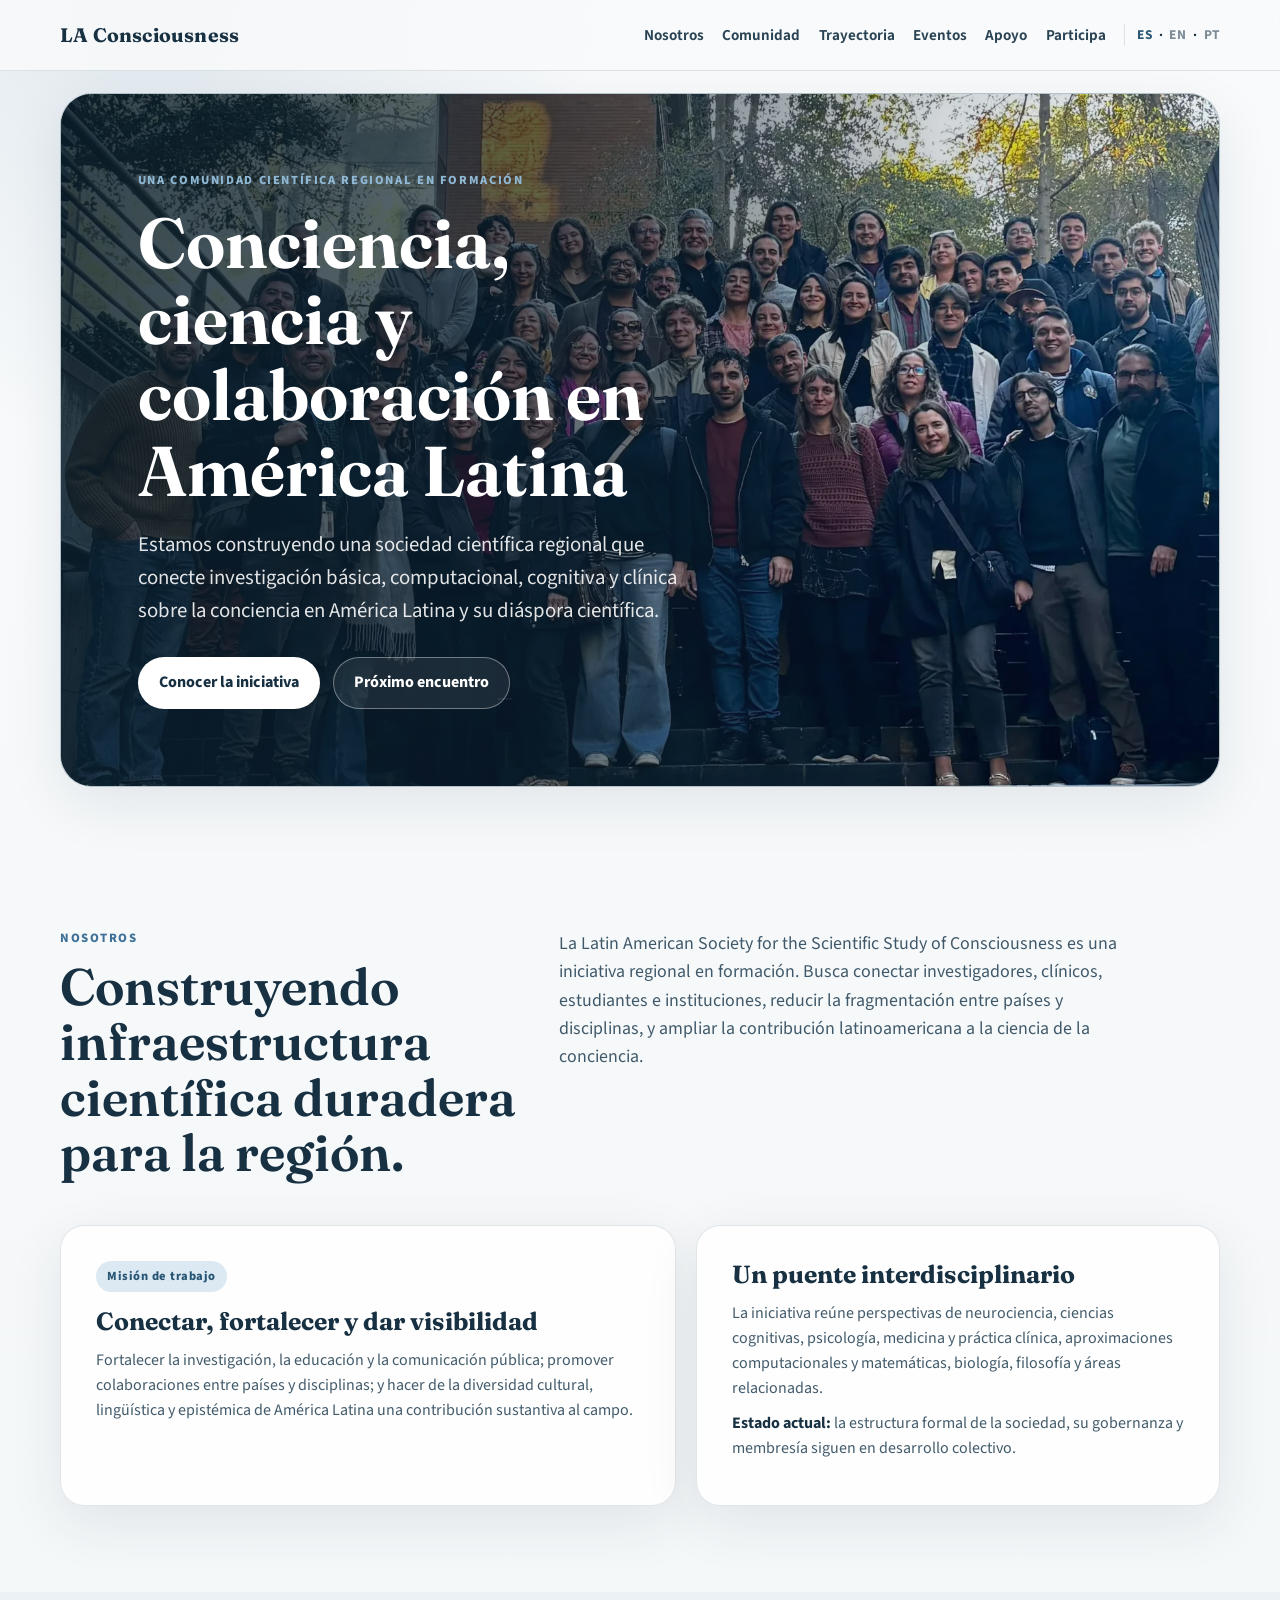
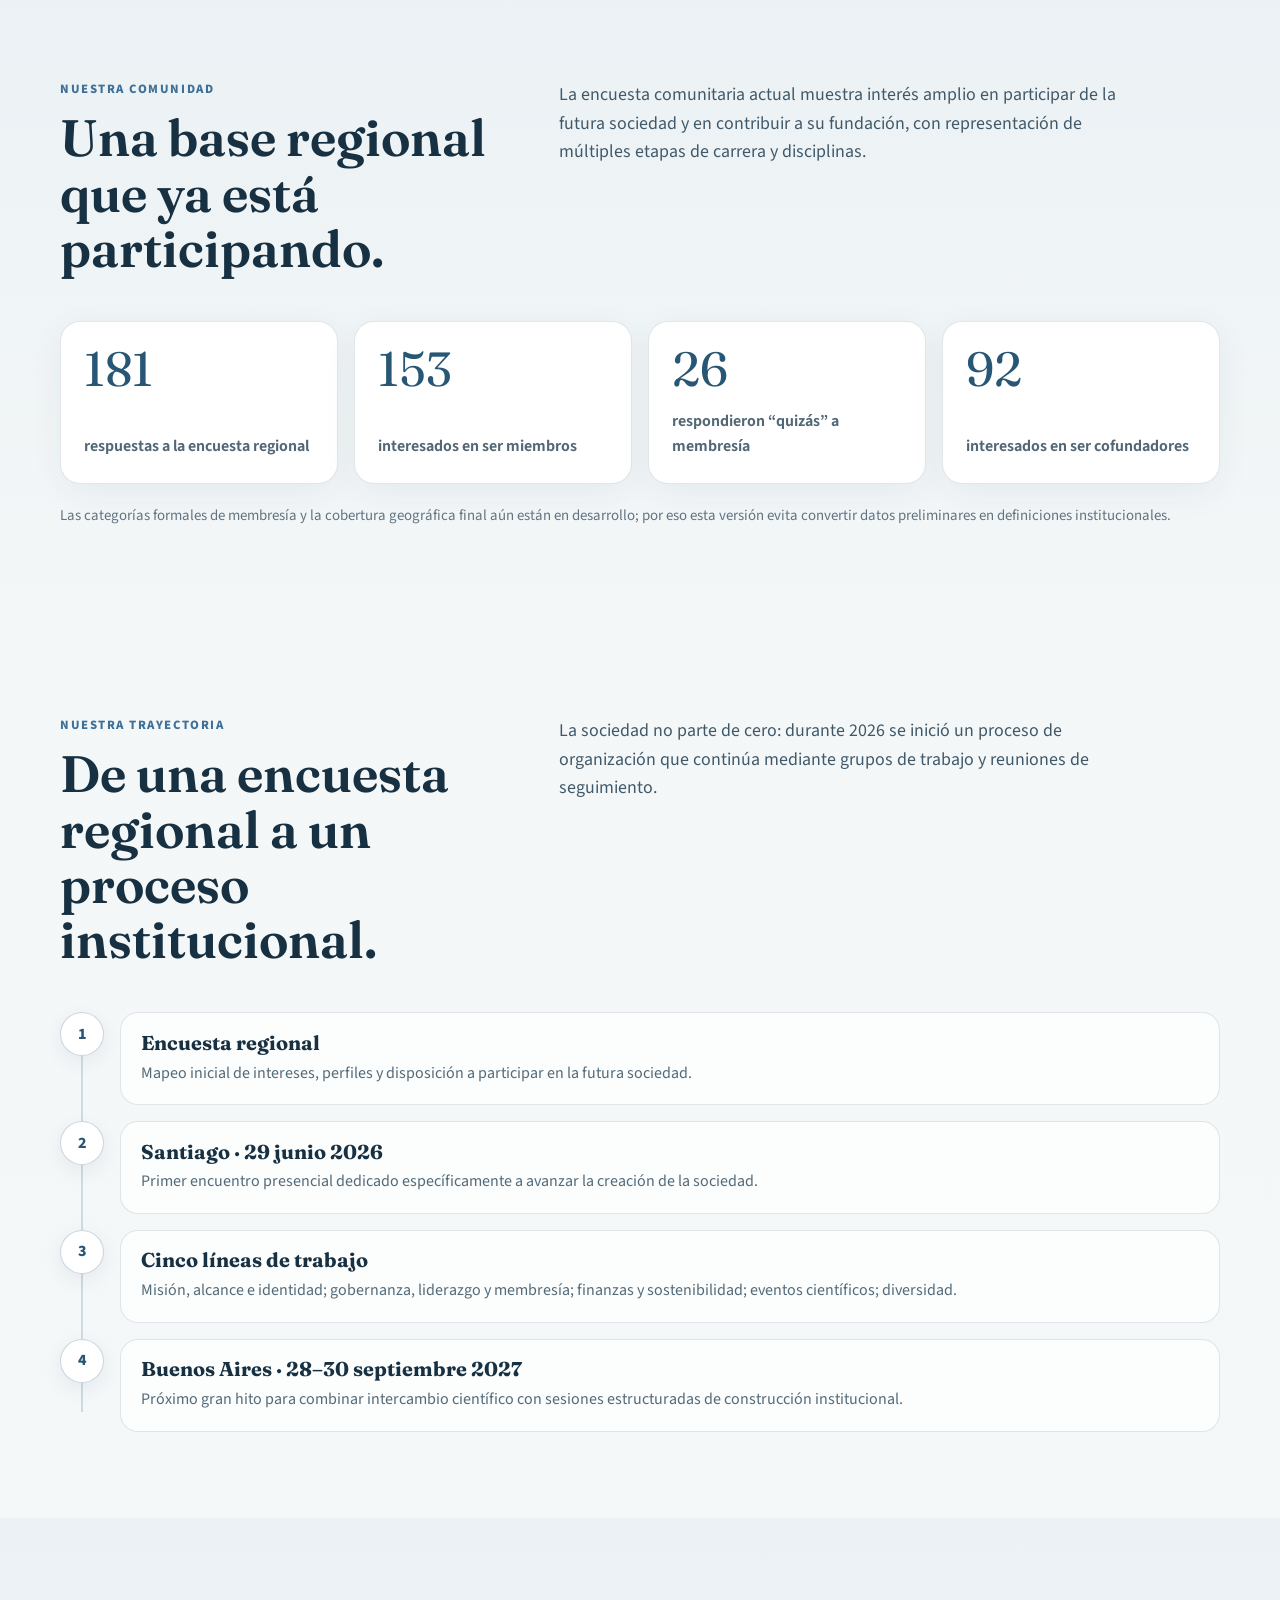
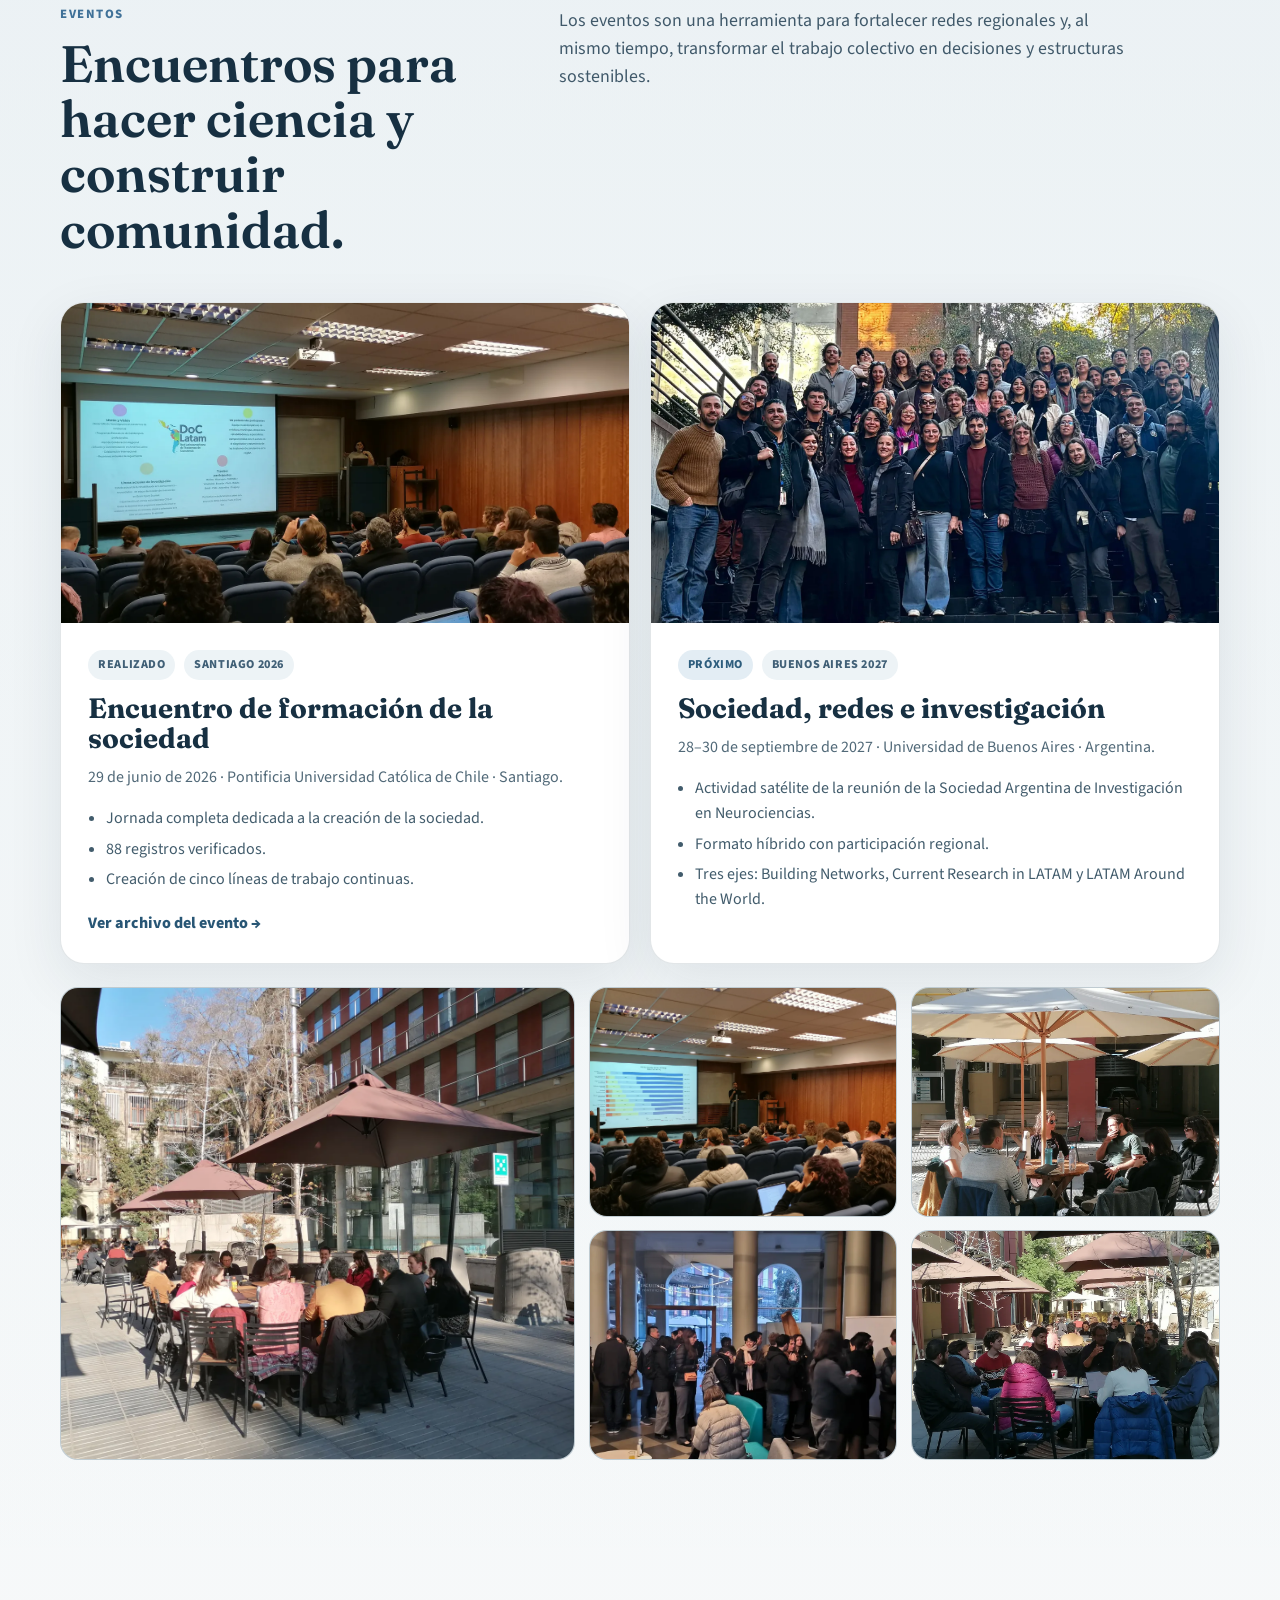
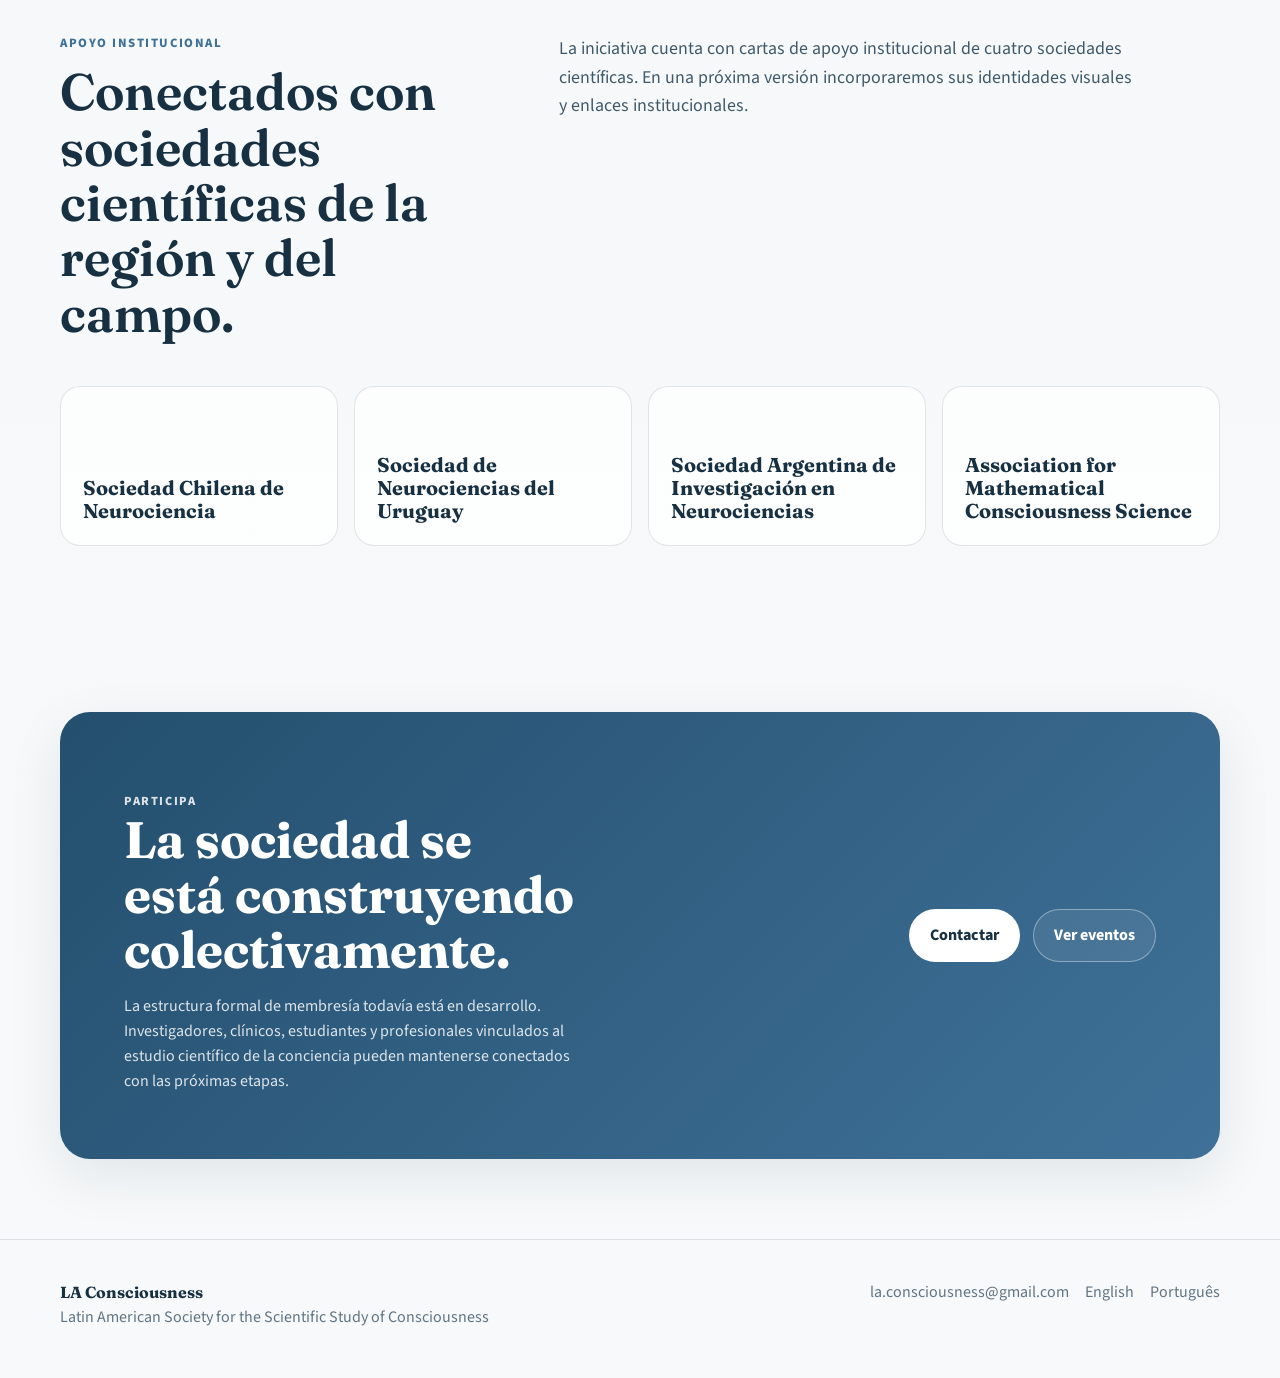
==== index.html @ 6c25c126 "Add files via upload" ====
<!doctype html>
<html lang="es">
<head>
  <meta charset="utf-8">
  <meta name="viewport" content="width=device-width,initial-scale=1">
  <title>LA Consciousness — Sociedad Latinoamericana para el Estudio Científico de la Conciencia</title>
  <meta name="description" content="Iniciativa regional para construir una comunidad científica latinoamericana dedicada al estudio científico de la conciencia.">
  <link rel="preconnect" href="https://fonts.googleapis.com">
  <link rel="preconnect" href="https://fonts.gstatic.com" crossorigin>
  <link href="https://fonts.googleapis.com/css2?family=Fraunces:opsz,wght@9..144,500;9..144,600;9..144,700&family=Source+Sans+3:wght@400;500;600;700;800&display=swap" rel="stylesheet">
  <link rel="stylesheet" href="style.css">
</head>
<body>
<header class="site-header"><div class="container nav-wrap"><a class="brand" href="#top">LA Consciousness</a><nav class="site-nav" aria-label="Navegación principal"><a href="#about">Nosotros</a><a href="#community">Comunidad</a><a href="#path">Trayectoria</a><a href="#events">Eventos</a><a href="#support">Apoyo</a><a class="keep-mobile" href="#join">Participa</a><span class="lang-switch" aria-label="Idioma"><a class="active" href="index.html">ES</a><span>·</span><a href="en.html">EN</a><span>·</span><a href="pt.html">PT</a></span></nav></div></header>
<main id="top">
<section class="hero"><div class="container"><div class="hero-shell"><div class="hero-content"><p class="eyebrow">Una comunidad científica regional en formación</p><h1>Conciencia, ciencia y colaboración en América Latina</h1><p class="hero-lead">Estamos construyendo una sociedad científica regional que conecte investigación básica, computacional, cognitiva y clínica sobre la conciencia en América Latina y su diáspora científica.</p><div class="hero-actions"><a class="button button-primary" href="#about">Conocer la iniciativa</a><a class="button button-secondary" href="#events">Próximo encuentro</a></div></div></div></div></section>

<section class="section" id="about"><div class="container"><div class="section-head"><div><p class="kicker">Nosotros</p><h2 class="section-title">Construyendo infraestructura científica duradera para la región.</h2></div><p class="section-intro">La Latin American Society for the Scientific Study of Consciousness es una iniciativa regional en formación. Busca conectar investigadores, clínicos, estudiantes e instituciones, reducir la fragmentación entre países y disciplinas, y ampliar la contribución latinoamericana a la ciencia de la conciencia.</p></div><div class="about-grid"><article class="panel"><span class="status-pill">Misión de trabajo</span><h3>Conectar, fortalecer y dar visibilidad</h3><p>Fortalecer la investigación, la educación y la comunicación pública; promover colaboraciones entre países y disciplinas; y hacer de la diversidad cultural, lingüística y epistémica de América Latina una contribución sustantiva al campo.</p></article><article class="panel"><h3>Un puente interdisciplinario</h3><p>La iniciativa reúne perspectivas de neurociencia, ciencias cognitivas, psicología, medicina y práctica clínica, aproximaciones computacionales y matemáticas, biología, filosofía y áreas relacionadas.</p><p><strong>Estado actual:</strong> la estructura formal de la sociedad, su gobernanza y membresía siguen en desarrollo colectivo.</p></article></div></div></section>

<section class="section alt" id="community"><div class="container"><div class="section-head"><div><p class="kicker">Nuestra comunidad</p><h2 class="section-title">Una base regional que ya está participando.</h2></div><p class="section-intro">La encuesta comunitaria actual muestra interés amplio en participar de la futura sociedad y en contribuir a su fundación, con representación de múltiples etapas de carrera y disciplinas.</p></div><div class="stats"><div class="stat"><span class="stat-number">181</span><span class="stat-label">respuestas a la encuesta regional</span></div><div class="stat"><span class="stat-number">153</span><span class="stat-label">interesados en ser miembros</span></div><div class="stat"><span class="stat-number">26</span><span class="stat-label">respondieron “quizás” a membresía</span></div><div class="stat"><span class="stat-number">92</span><span class="stat-label">interesados en ser cofundadores</span></div></div><p class="community-note">Las categorías formales de membresía y la cobertura geográfica final aún están en desarrollo; por eso esta versión evita convertir datos preliminares en definiciones institucionales.</p></div></section>

<section class="section" id="path"><div class="container"><div class="section-head"><div><p class="kicker">Nuestra trayectoria</p><h2 class="section-title">De una encuesta regional a un proceso institucional.</h2></div><p class="section-intro">La sociedad no parte de cero: durante 2026 se inició un proceso de organización que continúa mediante grupos de trabajo y reuniones de seguimiento.</p></div><div class="timeline"><div class="timeline-item"><div class="timeline-dot">1</div><div class="timeline-card"><h3>Encuesta regional</h3><p>Mapeo inicial de intereses, perfiles y disposición a participar en la futura sociedad.</p></div></div><div class="timeline-item"><div class="timeline-dot">2</div><div class="timeline-card"><h3>Santiago · 29 junio 2026</h3><p>Primer encuentro presencial dedicado específicamente a avanzar la creación de la sociedad.</p></div></div><div class="timeline-item"><div class="timeline-dot">3</div><div class="timeline-card"><h3>Cinco líneas de trabajo</h3><p>Misión, alcance e identidad; gobernanza, liderazgo y membresía; finanzas y sostenibilidad; eventos científicos; diversidad.</p></div></div><div class="timeline-item"><div class="timeline-dot">4</div><div class="timeline-card"><h3>Buenos Aires · 28–30 septiembre 2027</h3><p>Próximo gran hito para combinar intercambio científico con sesiones estructuradas de construcción institucional.</p></div></div></div></div></section>

<section class="section alt" id="events"><div class="container"><div class="section-head"><div><p class="kicker">Eventos</p><h2 class="section-title">Encuentros para hacer ciencia y construir comunidad.</h2></div><p class="section-intro">Los eventos son una herramienta para fortalecer redes regionales y, al mismo tiempo, transformar el trabajo colectivo en decisiones y estructuras sostenibles.</p></div><div class="events"><article class="event-card"><div class="event-image"><img src="images/santiago-talk.webp" alt="Presentación durante el encuentro de Santiago 2026"></div><div class="event-content"><div class="event-meta"><span class="tag">Realizado</span><span class="tag">Santiago 2026</span></div><h3>Encuentro de formación de la sociedad</h3><p>29 de junio de 2026 · Pontificia Universidad Católica de Chile · Santiago.</p><ul class="event-list"><li>Jornada completa dedicada a la creación de la sociedad.</li><li>88 registros verificados.</li><li>Creación de cinco líneas de trabajo continuas.</li></ul><a class="text-link" href="https://rubenherzog.github.io/la_consciousness_2026/" target="_blank" rel="noreferrer">Ver archivo del evento →</a></div></article><article class="event-card"><div class="event-image"><img src="images/hero-community.webp" alt="Comunidad reunida en el encuentro de Santiago"></div><div class="event-content"><div class="event-meta"><span class="tag upcoming">Próximo</span><span class="tag">Buenos Aires 2027</span></div><h3>Sociedad, redes e investigación</h3><p>28–30 de septiembre de 2027 · Universidad de Buenos Aires · Argentina.</p><ul class="event-list"><li>Actividad satélite de la reunión de la Sociedad Argentina de Investigación en Neurociencias.</li><li>Formato híbrido con participación regional.</li><li>Tres ejes: Building Networks, Current Research in LATAM y LATAM Around the World.</li></ul></div></article></div><div class="gallery" aria-label="Galería del encuentro de Santiago 2026"><figure><img src="images/santiago-work-3.webp" alt="Trabajo en grupos durante Santiago 2026"></figure><figure><img src="images/santiago-survey.webp" alt="Presentación de resultados de encuesta durante Santiago 2026"></figure><figure><img src="images/santiago-work-1.webp" alt="Grupo de trabajo durante Santiago 2026"></figure><figure><img src="images/santiago-community.webp" alt="Participantes durante una pausa del encuentro"></figure><figure><img src="images/santiago-work-2.webp" alt="Discusión de grupo durante Santiago 2026"></figure></div></div></section>

<section class="section" id="support"><div class="container"><div class="section-head"><div><p class="kicker">Apoyo institucional</p><h2 class="section-title">Conectados con sociedades científicas de la región y del campo.</h2></div><p class="section-intro">La iniciativa cuenta con cartas de apoyo institucional de cuatro sociedades científicas. En una próxima versión incorporaremos sus identidades visuales y enlaces institucionales.</p></div><div class="support-grid"><div class="support-card"><strong>Sociedad Chilena de Neurociencia</strong></div><div class="support-card"><strong>Sociedad de Neurociencias del Uruguay</strong></div><div class="support-card"><strong>Sociedad Argentina de Investigación en Neurociencias</strong></div><div class="support-card"><strong>Association for Mathematical Consciousness Science</strong></div></div></div></section>

<section class="cta" id="join"><div class="container"><div class="cta-shell"><div><p class="eyebrow">Participa</p><h2>La sociedad se está construyendo colectivamente.</h2><p>La estructura formal de membresía todavía está en desarrollo. Investigadores, clínicos, estudiantes y profesionales vinculados al estudio científico de la conciencia pueden mantenerse conectados con las próximas etapas.</p></div><div class="cta-actions"><a class="button button-primary" href="mailto:la.consciousness@gmail.com">Contactar</a><a class="button button-secondary" href="#events">Ver eventos</a></div></div></div></section>
</main>
<footer class="site-footer"><div class="container footer-wrap"><div><div class="footer-brand">LA Consciousness</div><div>Latin American Society for the Scientific Study of Consciousness</div></div><div class="footer-links"><a href="mailto:la.consciousness@gmail.com">la.consciousness@gmail.com</a><a href="en.html">English</a><a href="pt.html">Português</a></div></div></footer>
</body></html>
---- style.css ----
:root {
  --bg: #f4f7f8;
  --bg-alt: #eaf0f3;
  --surface: rgba(255,255,255,.86);
  --surface-solid: #ffffff;
  --ink: #173042;
  --muted: #607483;
  --line: rgba(23,48,66,.12);
  --accent: #3f7198;
  --accent-dark: #285675;
  --accent-soft: #dce9f2;
  --warm: #aa785e;
  --shadow: 0 18px 55px rgba(22,47,64,.09);
  --radius: 24px;
  --radius-sm: 16px;
  --max: 1160px;
}

*{box-sizing:border-box}
html{scroll-behavior:smooth}
body{
  margin:0;
  color:var(--ink);
  font-family:"Source Sans 3",system-ui,-apple-system,BlinkMacSystemFont,"Segoe UI",sans-serif;
  line-height:1.58;
  background:
    radial-gradient(circle at 12% 0%,rgba(63,113,152,.13),transparent 28rem),
    linear-gradient(180deg,#f8fafb 0%,var(--bg) 32%,#f7f9fa 100%);
}
a{color:inherit;text-decoration:none}
img{display:block;max-width:100%}
.container{width:min(calc(100% - 2rem),var(--max));margin-inline:auto}

.site-header{
  position:sticky;top:0;z-index:30;
  backdrop-filter:blur(16px);
  background:rgba(248,250,251,.86);
  border-bottom:1px solid var(--line);
}
.nav-wrap{min-height:70px;display:flex;align-items:center;justify-content:space-between;gap:1.2rem}
.brand{font-family:"Fraunces",Georgia,serif;font-weight:700;font-size:1.22rem;letter-spacing:.01em}
.site-nav{display:flex;align-items:center;justify-content:flex-end;gap:1.15rem;flex-wrap:wrap}
.site-nav>a{font-size:.95rem;font-weight:650;color:#2a4354}
.site-nav>a:hover,.site-nav>a:focus-visible{color:var(--accent)}
.lang-switch{display:flex;align-items:center;gap:.38rem;padding-left:.75rem;border-left:1px solid var(--line);font-size:.84rem;font-weight:700;letter-spacing:.05em}
.lang-switch a{opacity:.55}.lang-switch a:hover,.lang-switch a:focus-visible,.lang-switch a.active{opacity:1;color:var(--accent-dark)}

.hero{padding:1.4rem 0 3.4rem}
.hero-shell{position:relative;min-height:660px;border-radius:32px;overflow:hidden;box-shadow:var(--shadow);border:1px solid var(--line);background:#cad6dd}
.hero-shell::before{content:"";position:absolute;inset:0;background:url("images/hero-community.webp") center 42%/cover no-repeat;transform:scale(1.01)}
.hero-shell::after{content:"";position:absolute;inset:0;background:linear-gradient(90deg,rgba(11,31,44,.83) 0%,rgba(11,31,44,.63) 45%,rgba(11,31,44,.18) 76%,rgba(11,31,44,.08) 100%)}
.hero-content{position:relative;z-index:2;min-height:660px;display:flex;flex-direction:column;justify-content:flex-end;max-width:720px;padding:clamp(2rem,6vw,5rem);color:#fff}
.eyebrow{margin:0 0 .9rem;font-size:.78rem;font-weight:800;letter-spacing:.13em;text-transform:uppercase;color:#8fb8d4}
.hero h1,.section-title,h2,h3{font-family:"Fraunces",Georgia,serif;line-height:1.08;margin:0}
.hero h1{font-size:clamp(2.6rem,5.5vw,5.6rem);font-weight:650;max-width:13ch}
.hero-lead{font-size:clamp(1.05rem,1.8vw,1.3rem);max-width:55ch;color:rgba(255,255,255,.88);margin:1.25rem 0 0}
.hero-actions{display:flex;gap:.85rem;flex-wrap:wrap;margin-top:1.8rem}
.button{display:inline-flex;align-items:center;justify-content:center;min-height:48px;padding:.78rem 1.25rem;border-radius:999px;font-weight:750;border:1px solid transparent;transition:.18s ease}
.button:hover,.button:focus-visible{transform:translateY(-1px)}
.button-primary{background:#fff;color:#173042}.button-primary:hover{background:#eef4f7}
.button-secondary{border-color:rgba(255,255,255,.38);color:#fff;background:rgba(255,255,255,.08)}
.button-dark{background:var(--accent-dark);color:#fff}.button-dark:hover{background:#1c4867}

.section{padding:5.4rem 0}
.section.alt{background:linear-gradient(180deg,rgba(230,238,242,.65),rgba(243,247,248,.15))}
.section-head{display:grid;grid-template-columns:.82fr 1.18fr;gap:2.5rem;align-items:start;margin-bottom:2.8rem}
.section-title{font-size:clamp(2.1rem,4vw,3.6rem);font-weight:620;max-width:15ch}
.section-intro{font-size:1.12rem;color:#40596a;max-width:64ch;margin:.15rem 0 0}
.kicker{margin:0 0 .7rem;color:var(--accent);font-size:.8rem;font-weight:800;letter-spacing:.12em;text-transform:uppercase}

.about-grid{display:grid;grid-template-columns:1.08fr .92fr;gap:1.25rem}
.panel{background:var(--surface);border:1px solid var(--line);border-radius:var(--radius);box-shadow:var(--shadow);padding:clamp(1.4rem,3vw,2.2rem)}
.panel h3{font-size:1.55rem;margin-bottom:.8rem}.panel p{margin:.55rem 0;color:#425b6b}.panel strong{color:var(--ink)}
.status-pill{display:inline-flex;padding:.35rem .7rem;border-radius:999px;background:var(--accent-soft);color:var(--accent-dark);font-size:.78rem;font-weight:800;letter-spacing:.04em;margin-bottom:1rem}

.stats{display:grid;grid-template-columns:repeat(4,1fr);gap:1rem;margin-top:1.5rem}
.stat{background:var(--surface-solid);border:1px solid var(--line);border-radius:20px;padding:1.45rem;min-height:155px;display:flex;flex-direction:column;justify-content:space-between;box-shadow:0 10px 35px rgba(22,47,64,.055)}
.stat-number{font-family:"Fraunces",Georgia,serif;font-size:3rem;line-height:1;color:var(--accent-dark)}
.stat-label{font-weight:650;color:#526776;margin-top:1rem}
.community-note{margin-top:1.25rem;color:var(--muted);font-size:.93rem}

.timeline{position:relative;display:grid;gap:1rem}
.timeline::before{content:"";position:absolute;left:21px;top:20px;bottom:20px;width:2px;background:rgba(63,113,152,.22)}
.timeline-item{position:relative;display:grid;grid-template-columns:44px 1fr;gap:1rem;align-items:start}
.timeline-dot{width:44px;height:44px;border-radius:50%;background:var(--surface-solid);border:1px solid rgba(63,113,152,.28);display:grid;place-items:center;font-weight:800;color:var(--accent-dark);z-index:1;box-shadow:0 6px 20px rgba(22,47,64,.07)}
.timeline-card{padding:1.15rem 1.25rem;background:rgba(255,255,255,.72);border:1px solid var(--line);border-radius:18px}
.timeline-card h3{font-size:1.25rem}.timeline-card p{margin:.45rem 0 0;color:#536a79}

.events{display:grid;grid-template-columns:1fr 1fr;gap:1.2rem}
.event-card{border-radius:var(--radius);overflow:hidden;border:1px solid var(--line);background:var(--surface-solid);box-shadow:var(--shadow)}
.event-image{aspect-ratio:16/9;overflow:hidden;background:#d6e0e6}.event-image img{width:100%;height:100%;object-fit:cover}
.event-content{padding:1.7rem}.event-meta{display:flex;gap:.55rem;flex-wrap:wrap;margin-bottom:.8rem}.tag{font-size:.76rem;font-weight:800;letter-spacing:.05em;text-transform:uppercase;padding:.34rem .62rem;border-radius:999px;background:#edf3f6;color:#416077}.tag.upcoming{background:#e3edf4;color:#2d5d7d}
.event-content h3{font-size:1.75rem}.event-content p{color:#516978;margin:.75rem 0 0}.event-list{margin:1rem 0 0;padding-left:1.1rem;color:#425c6c}.event-list li+li{margin-top:.32rem}
.text-link{display:inline-block;margin-top:1.15rem;font-weight:800;color:var(--accent-dark)}

.gallery{display:grid;grid-template-columns:1.25fr .75fr .75fr;grid-template-rows:230px 230px;gap:.85rem;margin-top:1.4rem}
.gallery figure{margin:0;overflow:hidden;border-radius:18px;border:1px solid var(--line);background:#d7e0e5}.gallery figure:first-child{grid-row:1/3}.gallery img{width:100%;height:100%;object-fit:cover}

.support-grid{display:grid;grid-template-columns:repeat(4,1fr);gap:1rem}
.support-card{min-height:160px;background:rgba(255,255,255,.75);border:1px solid var(--line);border-radius:20px;padding:1.4rem;display:flex;align-items:flex-end}.support-card strong{font-family:"Fraunces",Georgia,serif;font-size:1.25rem;line-height:1.15}

.cta{padding:5rem 0}.cta-shell{border-radius:30px;padding:clamp(2rem,5vw,4rem);background:linear-gradient(135deg,#244f6e,#3f7198);color:#fff;display:grid;grid-template-columns:1.2fr .8fr;gap:2rem;align-items:center;box-shadow:var(--shadow)}
.cta h2{font-size:clamp(2rem,4vw,3.5rem);max-width:13ch}.cta p{color:rgba(255,255,255,.84);max-width:58ch;margin:1rem 0 0}.cta-actions{display:flex;justify-content:flex-end;gap:.8rem;flex-wrap:wrap}

.site-footer{padding:2.5rem 0 3rem;border-top:1px solid var(--line)}
.footer-wrap{display:flex;justify-content:space-between;gap:1.5rem;flex-wrap:wrap;color:#607483}.footer-brand{font-family:"Fraunces",Georgia,serif;font-weight:700;color:var(--ink)}
.footer-links{display:flex;gap:1rem;flex-wrap:wrap}

@media(max-width:920px){
  .section-head,.about-grid,.events,.cta-shell{grid-template-columns:1fr}
  .stats,.support-grid{grid-template-columns:repeat(2,1fr)}
  .cta-actions{justify-content:flex-start}
  .hero-shell,.hero-content{min-height:590px}
  .gallery{grid-template-columns:1fr 1fr;grid-template-rows:240px 200px 200px}.gallery figure:first-child{grid-column:1/3;grid-row:auto}
}
@media(max-width:700px){
  .site-header{position:static}.nav-wrap{align-items:flex-start;padding:1rem 0;flex-direction:column}.site-nav{gap:.75rem .95rem}.lang-switch{padding-left:0;border-left:0}
  .hero{padding-top:.8rem}.hero-shell{border-radius:24px}.hero-shell::after{background:linear-gradient(0deg,rgba(11,31,44,.88),rgba(11,31,44,.22) 75%)}.hero-content{justify-content:flex-end;padding:1.5rem;min-height:620px}.hero h1{font-size:clamp(2.4rem,12vw,4rem)}
  .section{padding:4rem 0}.stats,.support-grid{grid-template-columns:1fr 1fr}.stat{min-height:135px}.stat-number{font-size:2.45rem}
  .gallery{display:grid;grid-template-columns:1fr;grid-template-rows:none}.gallery figure:first-child{grid-column:auto}.gallery figure{height:220px}
}
@media(max-width:460px){.stats,.support-grid{grid-template-columns:1fr}.site-nav>a:not(.keep-mobile){display:none}.hero-shell,.hero-content{min-height:560px}}
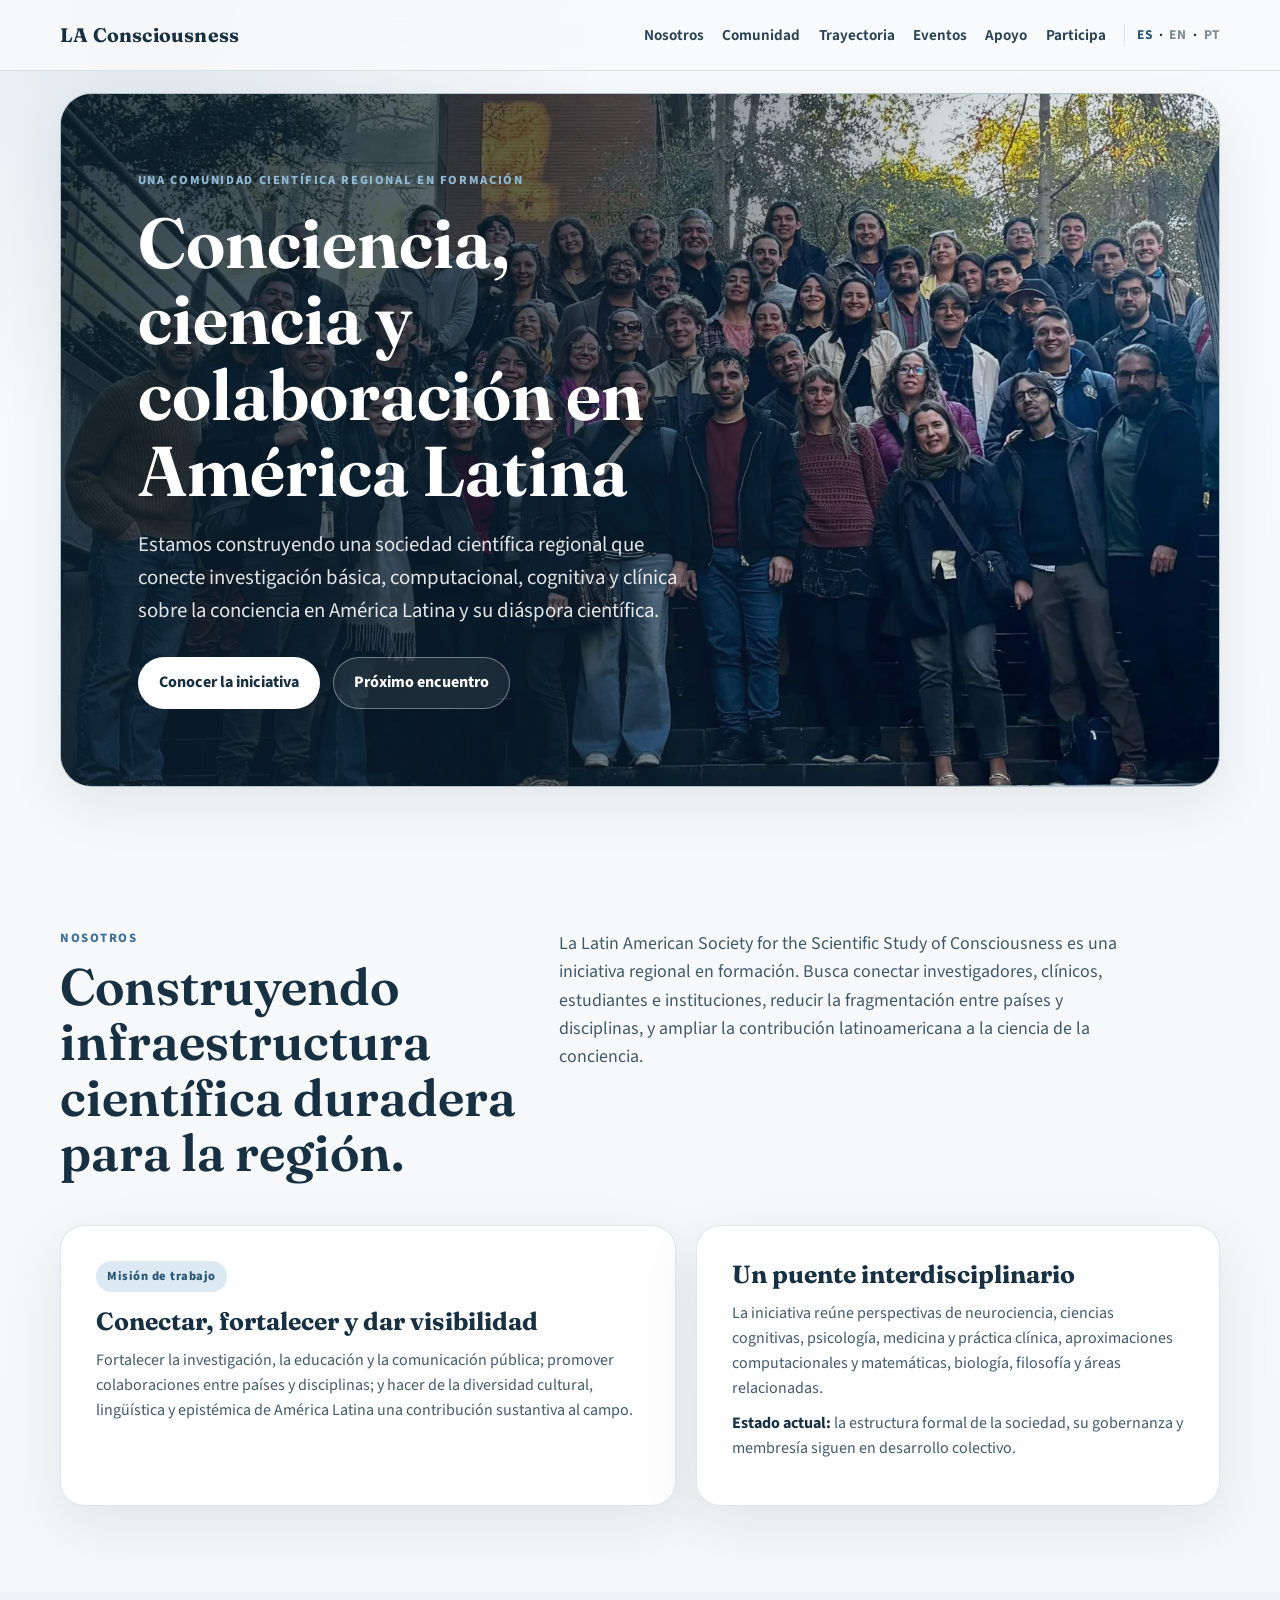
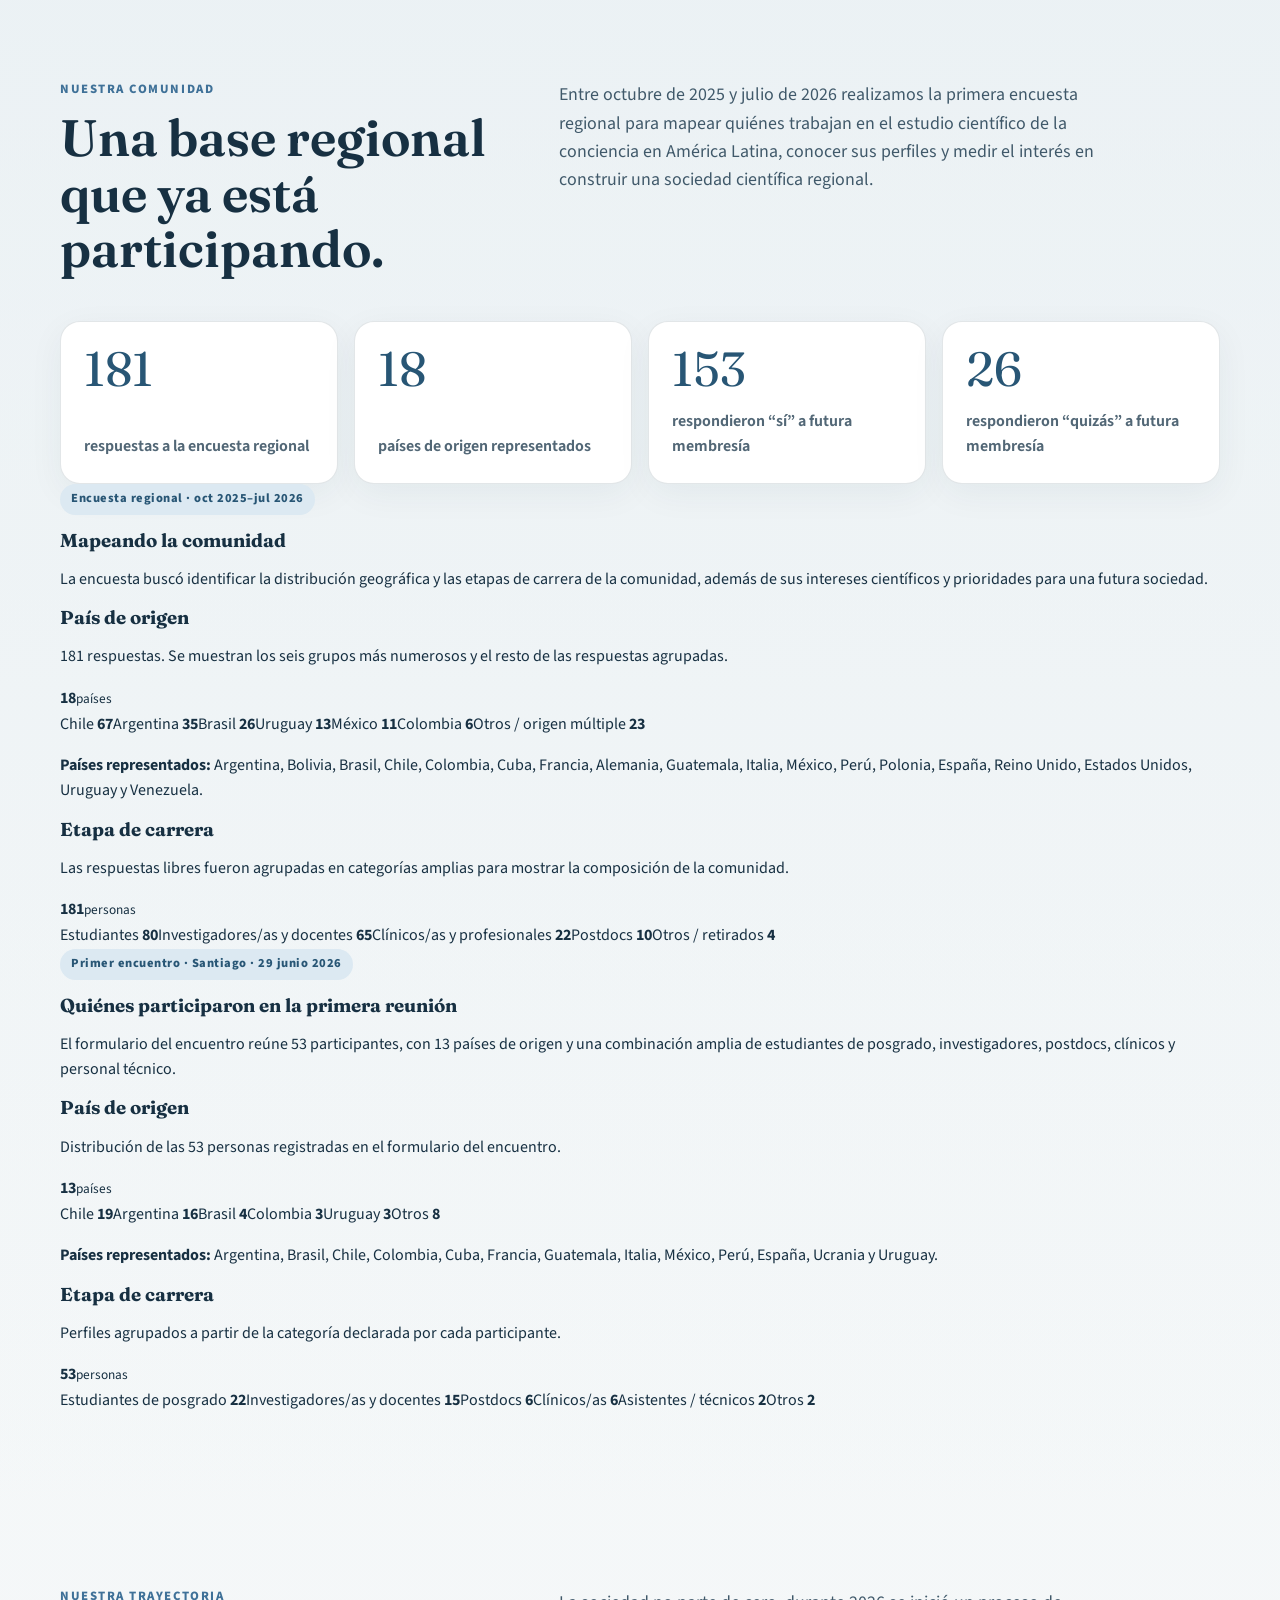
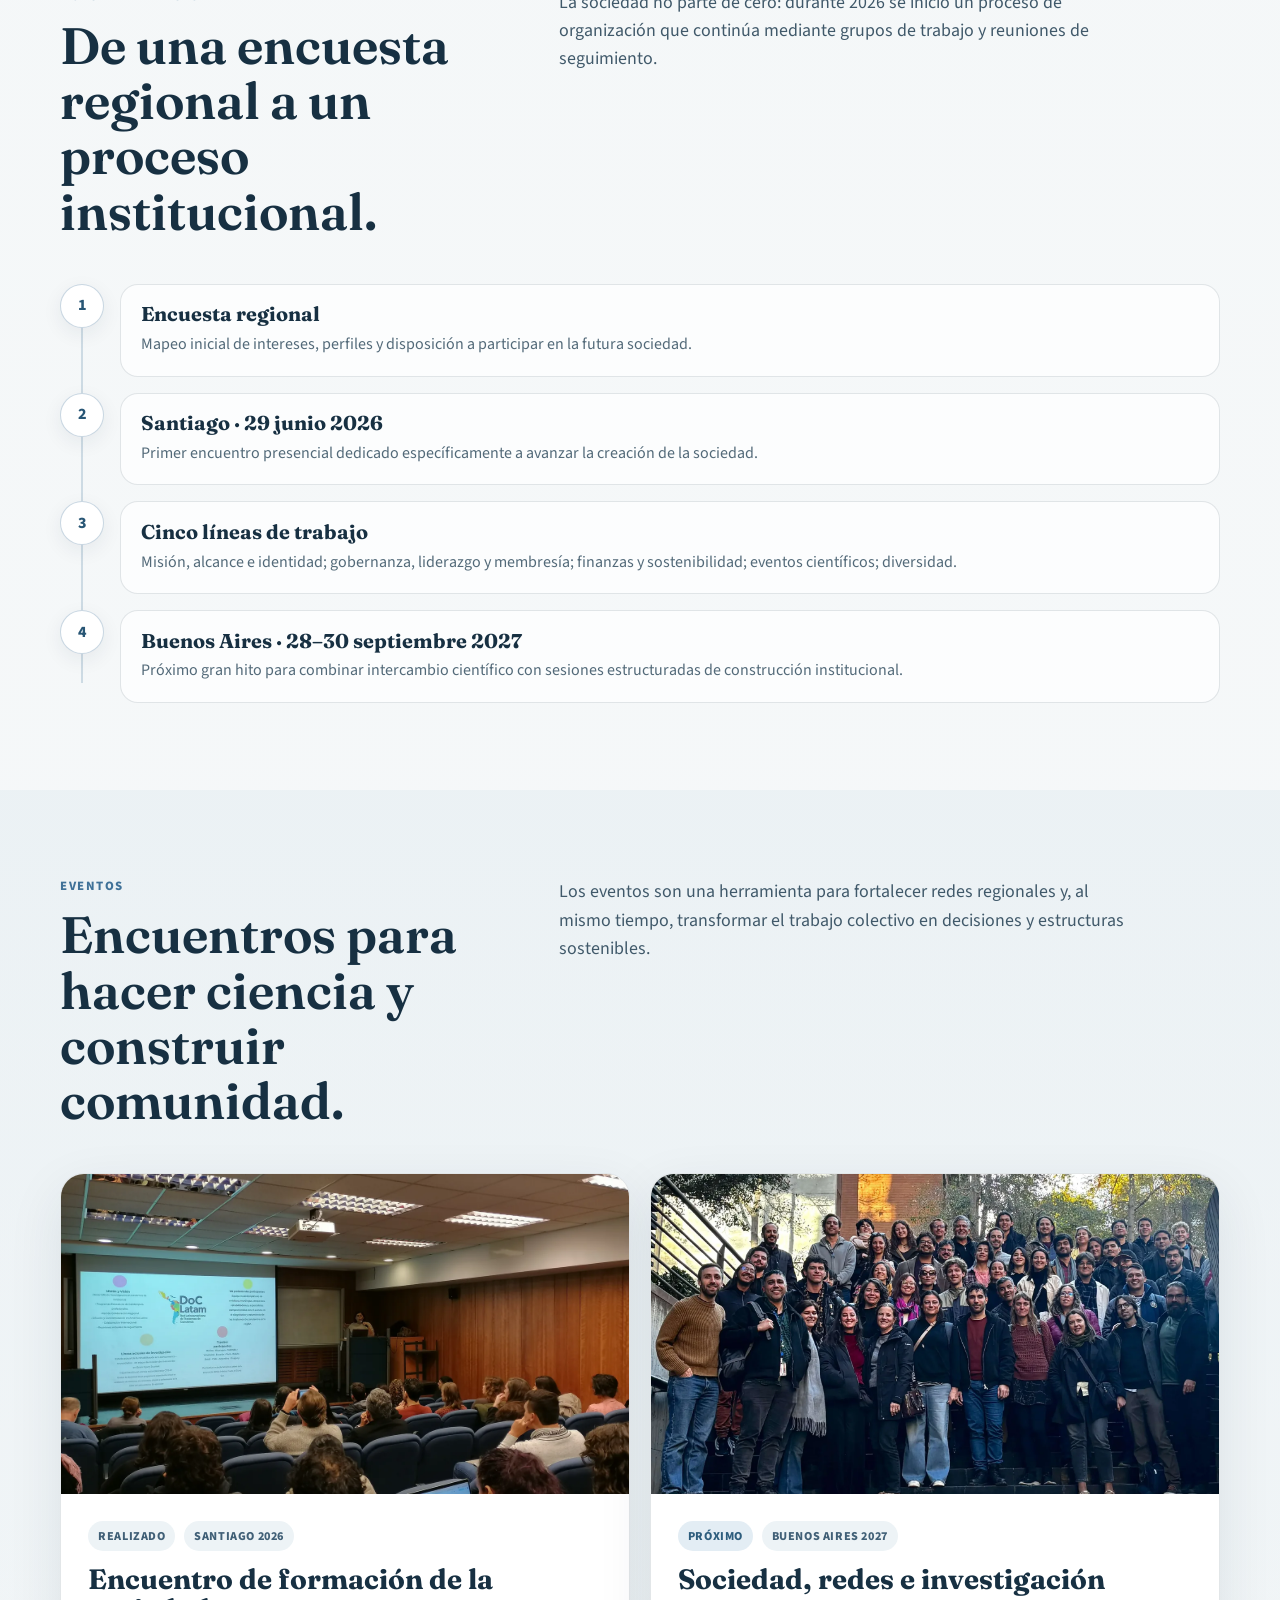
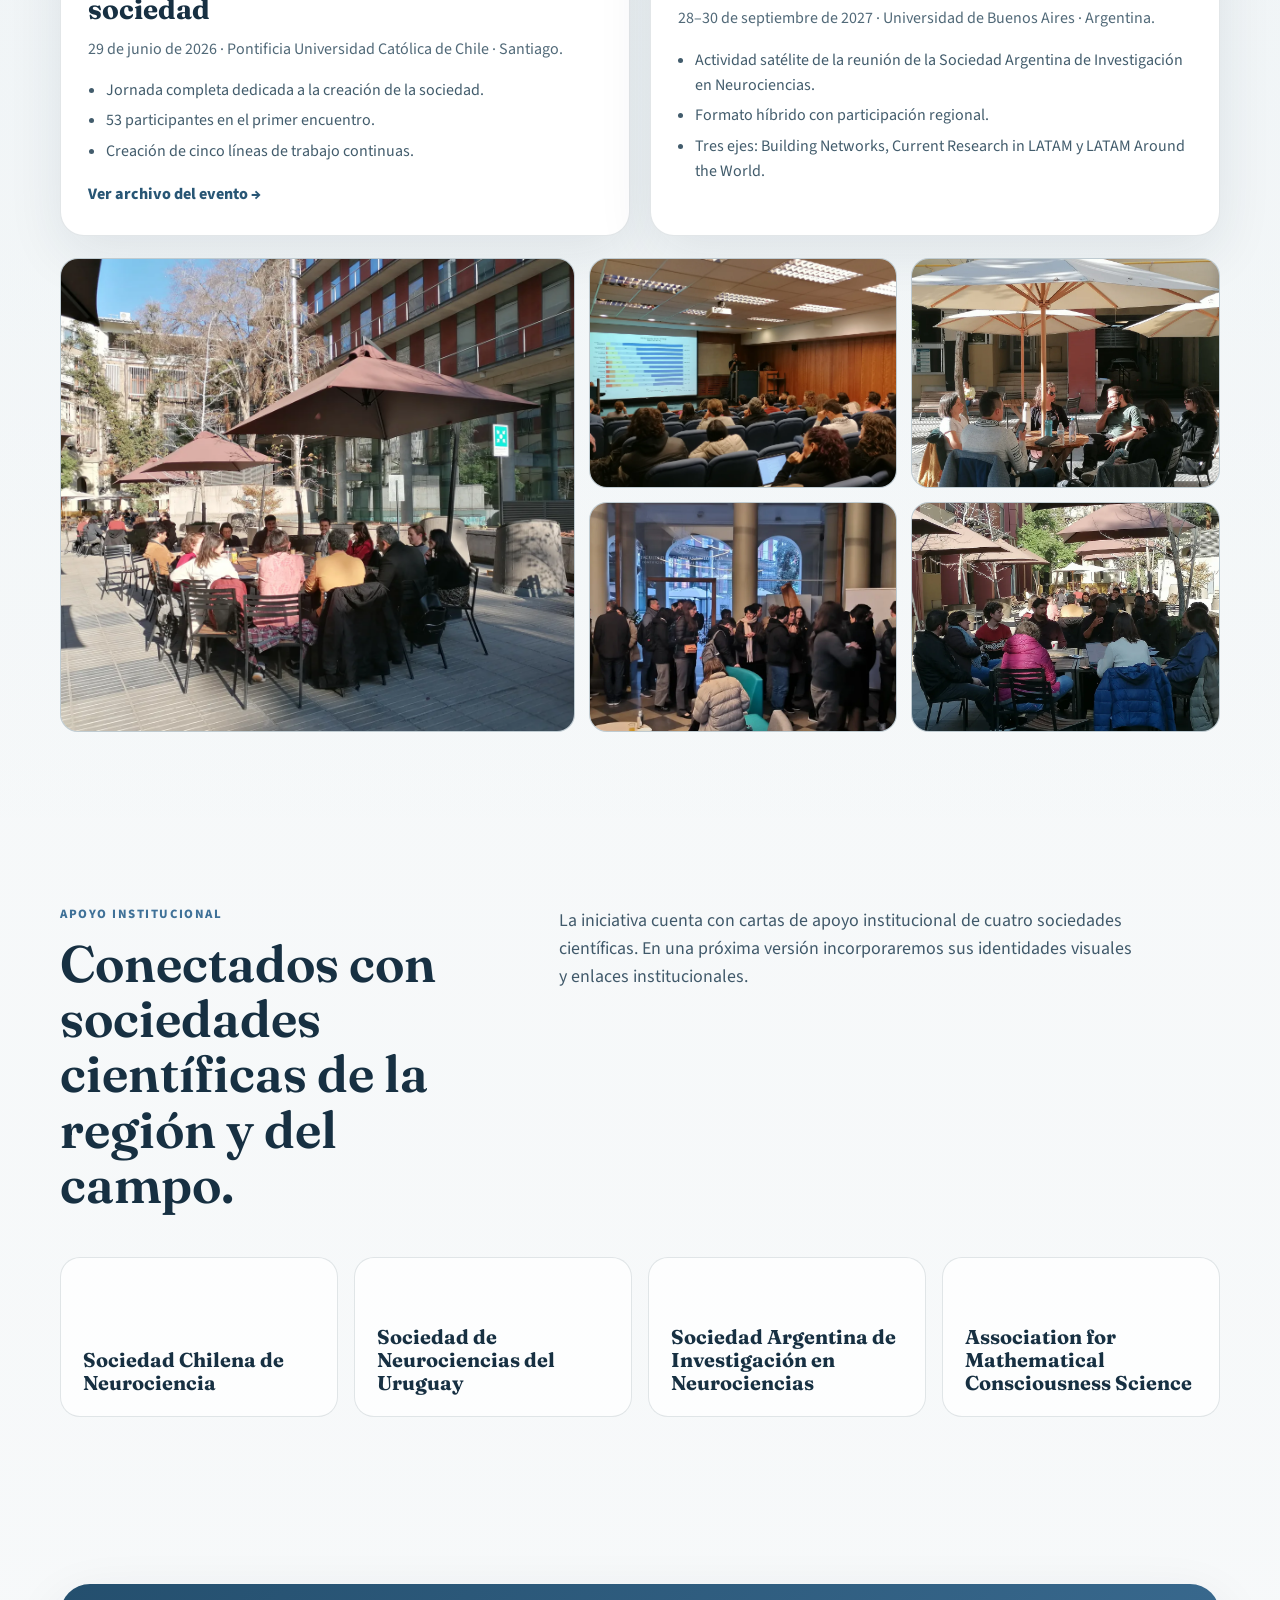
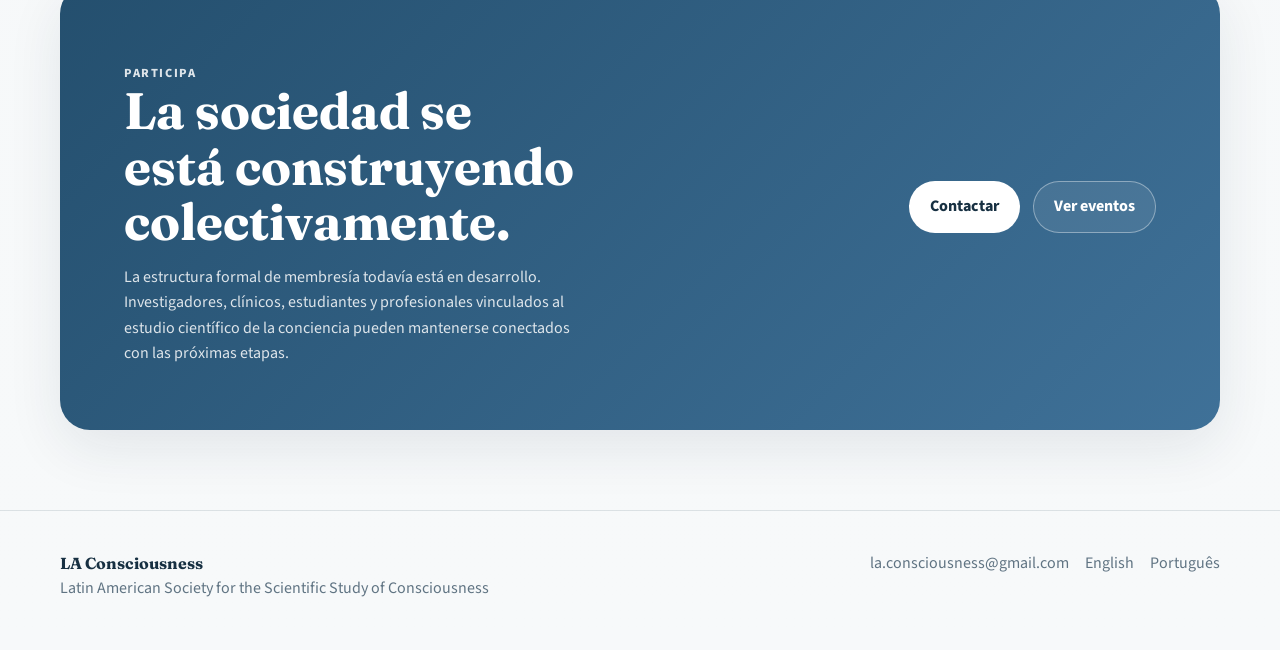
==== commit 8ffed379: "Expand community data and Santiago participant profiles" ====
--- a/index.html
+++ b/index.html
@@ -17,11 +17,26 @@
 
 <section class="section" id="about"><div class="container"><div class="section-head"><div><p class="kicker">Nosotros</p><h2 class="section-title">Construyendo infraestructura científica duradera para la región.</h2></div><p class="section-intro">La Latin American Society for the Scientific Study of Consciousness es una iniciativa regional en formación. Busca conectar investigadores, clínicos, estudiantes e instituciones, reducir la fragmentación entre países y disciplinas, y ampliar la contribución latinoamericana a la ciencia de la conciencia.</p></div><div class="about-grid"><article class="panel"><span class="status-pill">Misión de trabajo</span><h3>Conectar, fortalecer y dar visibilidad</h3><p>Fortalecer la investigación, la educación y la comunicación pública; promover colaboraciones entre países y disciplinas; y hacer de la diversidad cultural, lingüística y epistémica de América Latina una contribución sustantiva al campo.</p></article><article class="panel"><h3>Un puente interdisciplinario</h3><p>La iniciativa reúne perspectivas de neurociencia, ciencias cognitivas, psicología, medicina y práctica clínica, aproximaciones computacionales y matemáticas, biología, filosofía y áreas relacionadas.</p><p><strong>Estado actual:</strong> la estructura formal de la sociedad, su gobernanza y membresía siguen en desarrollo colectivo.</p></article></div></div></section>
 
-<section class="section alt" id="community"><div class="container"><div class="section-head"><div><p class="kicker">Nuestra comunidad</p><h2 class="section-title">Una base regional que ya está participando.</h2></div><p class="section-intro">La encuesta comunitaria actual muestra interés amplio en participar de la futura sociedad y en contribuir a su fundación, con representación de múltiples etapas de carrera y disciplinas.</p></div><div class="stats"><div class="stat"><span class="stat-number">181</span><span class="stat-label">respuestas a la encuesta regional</span></div><div class="stat"><span class="stat-number">153</span><span class="stat-label">interesados en ser miembros</span></div><div class="stat"><span class="stat-number">26</span><span class="stat-label">respondieron “quizás” a membresía</span></div><div class="stat"><span class="stat-number">92</span><span class="stat-label">interesados en ser cofundadores</span></div></div><p class="community-note">Las categorías formales de membresía y la cobertura geográfica final aún están en desarrollo; por eso esta versión evita convertir datos preliminares en definiciones institucionales.</p></div></section>
+<section class="section alt" id="community"><div class="container">
+<div class="section-head"><div><p class="kicker">Nuestra comunidad</p><h2 class="section-title">Una base regional que ya está participando.</h2></div><p class="section-intro">Entre octubre de 2025 y julio de 2026 realizamos la primera encuesta regional para mapear quiénes trabajan en el estudio científico de la conciencia en América Latina, conocer sus perfiles y medir el interés en construir una sociedad científica regional.</p></div>
+<div class="stats"><div class="stat"><span class="stat-number">181</span><span class="stat-label">respuestas a la encuesta regional</span></div><div class="stat"><span class="stat-number">18</span><span class="stat-label">países de origen representados</span></div><div class="stat"><span class="stat-number">153</span><span class="stat-label">respondieron “sí” a futura membresía</span></div><div class="stat"><span class="stat-number">26</span><span class="stat-label">respondieron “quizás” a futura membresía</span></div></div>
+
+<div class="community-block"><div class="subsection-head"><div><span class="status-pill">Encuesta regional · oct 2025–jul 2026</span><h3>Mapeando la comunidad</h3></div><p>La encuesta buscó identificar la distribución geográfica y las etapas de carrera de la comunidad, además de sus intereses científicos y prioridades para una futura sociedad.</p></div>
+<div class="community-charts">
+<article class="chart-card"><div class="chart-copy"><h3>País de origen</h3><p>181 respuestas. Se muestran los seis grupos más numerosos y el resto de las respuestas agrupadas.</p></div><div class="donut-layout"><div class="donut survey-country" aria-label="Distribución por país de origen"><span class="donut-center"><strong>18</strong><small>países</small></span></div><div class="chart-legend"><span><i class="swatch c1"></i>Chile <b>67</b></span><span><i class="swatch c2"></i>Argentina <b>35</b></span><span><i class="swatch c3"></i>Brasil <b>26</b></span><span><i class="swatch c4"></i>Uruguay <b>13</b></span><span><i class="swatch c5"></i>México <b>11</b></span><span><i class="swatch c6"></i>Colombia <b>6</b></span><span><i class="swatch c7"></i>Otros / origen múltiple <b>23</b></span></div></div><p class="country-list"><strong>Países representados:</strong> Argentina, Bolivia, Brasil, Chile, Colombia, Cuba, Francia, Alemania, Guatemala, Italia, México, Perú, Polonia, España, Reino Unido, Estados Unidos, Uruguay y Venezuela.</p></article>
+<article class="chart-card"><div class="chart-copy"><h3>Etapa de carrera</h3><p>Las respuestas libres fueron agrupadas en categorías amplias para mostrar la composición de la comunidad.</p></div><div class="donut-layout"><div class="donut survey-stage" aria-label="Distribución por etapa de carrera"><span class="donut-center"><strong>181</strong><small>personas</small></span></div><div class="chart-legend"><span><i class="swatch c1"></i>Estudiantes <b>80</b></span><span><i class="swatch c2"></i>Investigadores/as y docentes <b>65</b></span><span><i class="swatch c3"></i>Clínicos/as y profesionales <b>22</b></span><span><i class="swatch c4"></i>Postdocs <b>10</b></span><span><i class="swatch c5"></i>Otros / retirados <b>4</b></span></div></div></article>
+</div></div>
+
+<div class="community-block meeting-community"><div class="subsection-head"><div><span class="status-pill">Primer encuentro · Santiago · 29 junio 2026</span><h3>Quiénes participaron en la primera reunión</h3></div><p>El formulario del encuentro reúne 53 participantes, con 13 países de origen y una combinación amplia de estudiantes de posgrado, investigadores, postdocs, clínicos y personal técnico.</p></div>
+<div class="community-charts">
+<article class="chart-card"><div class="chart-copy"><h3>País de origen</h3><p>Distribución de las 53 personas registradas en el formulario del encuentro.</p></div><div class="donut-layout"><div class="donut meeting-country" aria-label="País de origen de participantes del encuentro"><span class="donut-center"><strong>13</strong><small>países</small></span></div><div class="chart-legend"><span><i class="swatch c1"></i>Chile <b>19</b></span><span><i class="swatch c2"></i>Argentina <b>16</b></span><span><i class="swatch c3"></i>Brasil <b>4</b></span><span><i class="swatch c4"></i>Colombia <b>3</b></span><span><i class="swatch c5"></i>Uruguay <b>3</b></span><span><i class="swatch c6"></i>Otros <b>8</b></span></div></div><p class="country-list"><strong>Países representados:</strong> Argentina, Brasil, Chile, Colombia, Cuba, Francia, Guatemala, Italia, México, Perú, España, Ucrania y Uruguay.</p></article>
+<article class="chart-card"><div class="chart-copy"><h3>Etapa de carrera</h3><p>Perfiles agrupados a partir de la categoría declarada por cada participante.</p></div><div class="donut-layout"><div class="donut meeting-stage" aria-label="Etapa de carrera de participantes del encuentro"><span class="donut-center"><strong>53</strong><small>personas</small></span></div><div class="chart-legend"><span><i class="swatch c1"></i>Estudiantes de posgrado <b>22</b></span><span><i class="swatch c2"></i>Investigadores/as y docentes <b>15</b></span><span><i class="swatch c3"></i>Postdocs <b>6</b></span><span><i class="swatch c4"></i>Clínicos/as <b>6</b></span><span><i class="swatch c5"></i>Asistentes / técnicos <b>2</b></span><span><i class="swatch c6"></i>Otros <b>2</b></span></div></div></article>
+</div></div>
+</div></section>
 
 <section class="section" id="path"><div class="container"><div class="section-head"><div><p class="kicker">Nuestra trayectoria</p><h2 class="section-title">De una encuesta regional a un proceso institucional.</h2></div><p class="section-intro">La sociedad no parte de cero: durante 2026 se inició un proceso de organización que continúa mediante grupos de trabajo y reuniones de seguimiento.</p></div><div class="timeline"><div class="timeline-item"><div class="timeline-dot">1</div><div class="timeline-card"><h3>Encuesta regional</h3><p>Mapeo inicial de intereses, perfiles y disposición a participar en la futura sociedad.</p></div></div><div class="timeline-item"><div class="timeline-dot">2</div><div class="timeline-card"><h3>Santiago · 29 junio 2026</h3><p>Primer encuentro presencial dedicado específicamente a avanzar la creación de la sociedad.</p></div></div><div class="timeline-item"><div class="timeline-dot">3</div><div class="timeline-card"><h3>Cinco líneas de trabajo</h3><p>Misión, alcance e identidad; gobernanza, liderazgo y membresía; finanzas y sostenibilidad; eventos científicos; diversidad.</p></div></div><div class="timeline-item"><div class="timeline-dot">4</div><div class="timeline-card"><h3>Buenos Aires · 28–30 septiembre 2027</h3><p>Próximo gran hito para combinar intercambio científico con sesiones estructuradas de construcción institucional.</p></div></div></div></div></section>
 
-<section class="section alt" id="events"><div class="container"><div class="section-head"><div><p class="kicker">Eventos</p><h2 class="section-title">Encuentros para hacer ciencia y construir comunidad.</h2></div><p class="section-intro">Los eventos son una herramienta para fortalecer redes regionales y, al mismo tiempo, transformar el trabajo colectivo en decisiones y estructuras sostenibles.</p></div><div class="events"><article class="event-card"><div class="event-image"><img src="images/santiago-talk.webp" alt="Presentación durante el encuentro de Santiago 2026"></div><div class="event-content"><div class="event-meta"><span class="tag">Realizado</span><span class="tag">Santiago 2026</span></div><h3>Encuentro de formación de la sociedad</h3><p>29 de junio de 2026 · Pontificia Universidad Católica de Chile · Santiago.</p><ul class="event-list"><li>Jornada completa dedicada a la creación de la sociedad.</li><li>88 registros verificados.</li><li>Creación de cinco líneas de trabajo continuas.</li></ul><a class="text-link" href="https://rubenherzog.github.io/la_consciousness_2026/" target="_blank" rel="noreferrer">Ver archivo del evento →</a></div></article><article class="event-card"><div class="event-image"><img src="images/hero-community.webp" alt="Comunidad reunida en el encuentro de Santiago"></div><div class="event-content"><div class="event-meta"><span class="tag upcoming">Próximo</span><span class="tag">Buenos Aires 2027</span></div><h3>Sociedad, redes e investigación</h3><p>28–30 de septiembre de 2027 · Universidad de Buenos Aires · Argentina.</p><ul class="event-list"><li>Actividad satélite de la reunión de la Sociedad Argentina de Investigación en Neurociencias.</li><li>Formato híbrido con participación regional.</li><li>Tres ejes: Building Networks, Current Research in LATAM y LATAM Around the World.</li></ul></div></article></div><div class="gallery" aria-label="Galería del encuentro de Santiago 2026"><figure><img src="images/santiago-work-3.webp" alt="Trabajo en grupos durante Santiago 2026"></figure><figure><img src="images/santiago-survey.webp" alt="Presentación de resultados de encuesta durante Santiago 2026"></figure><figure><img src="images/santiago-work-1.webp" alt="Grupo de trabajo durante Santiago 2026"></figure><figure><img src="images/santiago-community.webp" alt="Participantes durante una pausa del encuentro"></figure><figure><img src="images/santiago-work-2.webp" alt="Discusión de grupo durante Santiago 2026"></figure></div></div></section>
+<section class="section alt" id="events"><div class="container"><div class="section-head"><div><p class="kicker">Eventos</p><h2 class="section-title">Encuentros para hacer ciencia y construir comunidad.</h2></div><p class="section-intro">Los eventos son una herramienta para fortalecer redes regionales y, al mismo tiempo, transformar el trabajo colectivo en decisiones y estructuras sostenibles.</p></div><div class="events"><article class="event-card"><div class="event-image"><img src="images/santiago-talk.webp" alt="Presentación durante el encuentro de Santiago 2026"></div><div class="event-content"><div class="event-meta"><span class="tag">Realizado</span><span class="tag">Santiago 2026</span></div><h3>Encuentro de formación de la sociedad</h3><p>29 de junio de 2026 · Pontificia Universidad Católica de Chile · Santiago.</p><ul class="event-list"><li>Jornada completa dedicada a la creación de la sociedad.</li><li>53 participantes en el primer encuentro.</li><li>Creación de cinco líneas de trabajo continuas.</li></ul><a class="text-link" href="https://rubenherzog.github.io/la_consciousness_2026/" target="_blank" rel="noreferrer">Ver archivo del evento →</a></div></article><article class="event-card"><div class="event-image"><img src="images/hero-community.webp" alt="Comunidad reunida en el encuentro de Santiago"></div><div class="event-content"><div class="event-meta"><span class="tag upcoming">Próximo</span><span class="tag">Buenos Aires 2027</span></div><h3>Sociedad, redes e investigación</h3><p>28–30 de septiembre de 2027 · Universidad de Buenos Aires · Argentina.</p><ul class="event-list"><li>Actividad satélite de la reunión de la Sociedad Argentina de Investigación en Neurociencias.</li><li>Formato híbrido con participación regional.</li><li>Tres ejes: Building Networks, Current Research in LATAM y LATAM Around the World.</li></ul></div></article></div><div class="gallery" aria-label="Galería del encuentro de Santiago 2026"><figure><img src="images/santiago-work-3.webp" alt="Trabajo en grupos durante Santiago 2026"></figure><figure><img src="images/santiago-survey.webp" alt="Presentación de resultados de encuesta durante Santiago 2026"></figure><figure><img src="images/santiago-work-1.webp" alt="Grupo de trabajo durante Santiago 2026"></figure><figure><img src="images/santiago-community.webp" alt="Participantes durante una pausa del encuentro"></figure><figure><img src="images/santiago-work-2.webp" alt="Discusión de grupo durante Santiago 2026"></figure></div></div></section>
 
 <section class="section" id="support"><div class="container"><div class="section-head"><div><p class="kicker">Apoyo institucional</p><h2 class="section-title">Conectados con sociedades científicas de la región y del campo.</h2></div><p class="section-intro">La iniciativa cuenta con cartas de apoyo institucional de cuatro sociedades científicas. En una próxima versión incorporaremos sus identidades visuales y enlaces institucionales.</p></div><div class="support-grid"><div class="support-card"><strong>Sociedad Chilena de Neurociencia</strong></div><div class="support-card"><strong>Sociedad de Neurociencias del Uruguay</strong></div><div class="support-card"><strong>Sociedad Argentina de Investigación en Neurociencias</strong></div><div class="support-card"><strong>Association for Mathematical Consciousness Science</strong></div></div></div></section>
 
